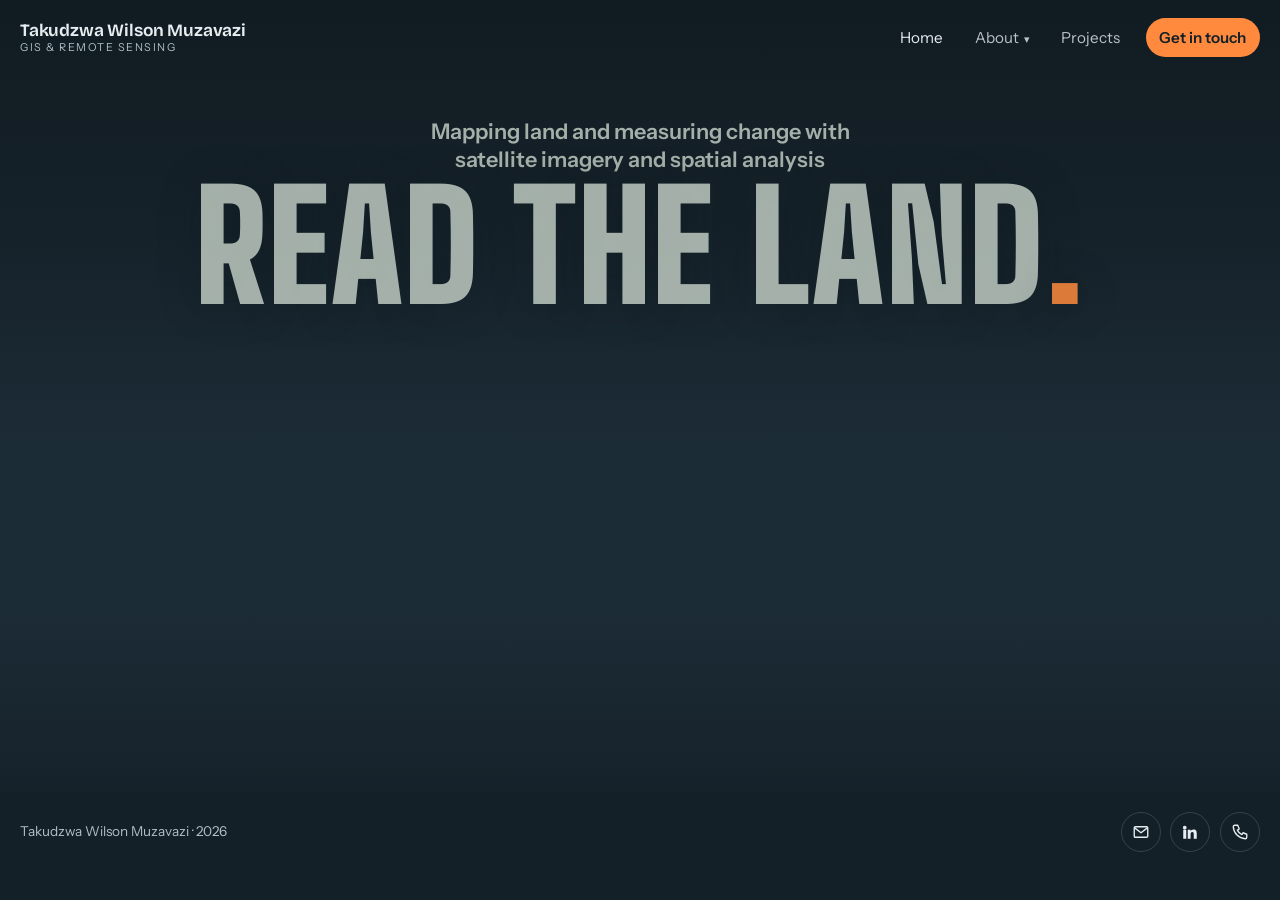
==== index.html @ 814eff42 "Add files via upload" ====
<!DOCTYPE html>
<html lang="en">
<head>
<meta charset="UTF-8">
<meta name="viewport" content="width=device-width, initial-scale=1">
<title>Takudzwa Wilson Muzavazi</title>
<meta name="description" content="Takudzwa Wilson Muzavazi: GIS and remote sensing.">
<link rel="preconnect" href="https://fonts.googleapis.com">
<link rel="preconnect" href="https://fonts.gstatic.com" crossorigin>
<link href="https://fonts.googleapis.com/css2?family=Big+Shoulders+Display:wght@700;800;900&family=Bricolage+Grotesque:opsz,wght@12..96,400..800&family=Instrument+Sans:wght@400..700&display=swap" rel="stylesheet">
<style>
/* Layout: one full-width aerial video hero. The header floats over its top edge and a
   poster-style title stretches across the upper part of the footage, with its small line above. */
:root {
  --basalt: #142028;      /* page ground, deep blue-slate */
  --basalt-2: #1c2c36;    /* raised surfaces */
  --glacier: #e6edf0;     /* main text */
  --mist: #aebfc8;        /* secondary text */
  --flag: #ff8a3d;        /* survey-marker orange, the one accent */
  --fog: rgba(214, 226, 214, 0.74);  /* soft sage mist for the big title, lets the forest show through */
  --line: rgba(230, 237, 240, 0.16);

  --display: "Bricolage Grotesque", "Helvetica Neue", Arial, sans-serif;
  --poster: "Big Shoulders Display", "Arial Narrow", Impact, sans-serif;
  --body: "Instrument Sans", "Helvetica Neue", Arial, sans-serif;

  --wrap: 1320px;
  color-scheme: dark;
}

* { box-sizing: border-box; }
html { background: var(--basalt); }
body {
  margin: 0;
  background: var(--basalt);
  color: var(--glacier);
  font-family: var(--body);
  font-size: 1rem;
  line-height: 1.55;
  -webkit-font-smoothing: antialiased;
}
img, video { max-width: 100%; display: block; }
a { color: inherit; }
:focus-visible { outline: 2px solid var(--flag); outline-offset: 3px; border-radius: 2px; }

.wrap {
  width: 100%;
  max-width: var(--wrap);
  margin: 0 auto;
  padding-left: max(20px, env(safe-area-inset-left, 0px));
  padding-right: max(20px, env(safe-area-inset-right, 0px));
}

/* ---------- Hero ---------- */
.hero {
  position: relative;
  height: min(88vh, 860px);
  min-height: 520px;
  overflow: hidden;
  background: var(--basalt-2);
  isolation: isolate;
}
.hero video {
  position: absolute;
  inset: 0;
  width: 100%;
  height: 100%;
  object-fit: cover;
  opacity: 0;
  transition: opacity 1.6s ease;
}
.hero video.on { opacity: 1; }
.hero::after {
  content: "";
  position: absolute;
  inset: 0;
  z-index: 1;
  pointer-events: none;
  background:
    linear-gradient(to bottom, rgba(14, 22, 28, 0.78) 0%, rgba(14, 22, 28, 0.45) 30%, rgba(14, 22, 28, 0) 58%),
    linear-gradient(to top, rgba(14, 22, 28, 0.45) 0%, rgba(14, 22, 28, 0) 25%);
}

/* header floats on the video */
.top {
  position: absolute;
  z-index: 3;
  top: 0;
  left: 0;
  right: 0;
}
.top .wrap {
  display: flex;
  align-items: center;
  justify-content: space-between;
  gap: 1rem;
  padding-block: calc(1.1rem + env(safe-area-inset-top, 0px)) 1.1rem;
}
.brand {
  text-decoration: none;
  min-width: 0;
  font-family: var(--display);
  font-weight: 650;
  font-size: 1.08rem;
  letter-spacing: -0.01em;
  line-height: 1.15;
}
.brand small {
  display: block;
  font-family: var(--body);
  font-weight: 400;
  font-size: 0.68rem;
  letter-spacing: 0.14em;
  text-transform: uppercase;
  color: var(--mist);
}
.nav { display: flex; align-items: center; gap: 0.25rem; }
.nav > a, .menu-parent {
  text-decoration: none;
  padding: 0.5rem 0.85rem;
  font: inherit;
  font-size: 0.95rem;
  color: var(--glacier);
  opacity: 0.8;
  background: none;
  border: 0;
  cursor: pointer;
}
.nav > a:hover, .menu-parent:hover, .nav > a[aria-current="page"] { opacity: 1; }
.menu-parent span { font-size: 0.7em; margin-left: 0.15rem; }
.has-menu { position: relative; }
.submenu {
  display: none;
  position: absolute;
  top: 100%;
  left: 0;
  min-width: 11rem;
  padding: 0.4rem 0;
  background: var(--basalt-2);
  border: 1px solid var(--line);
  border-radius: 8px;
  box-shadow: 0 14px 30px rgba(5, 12, 16, 0.45);
}
.has-menu:hover .submenu, .has-menu:focus-within .submenu, .has-menu.open .submenu { display: block; }
.submenu a { display: block; padding: 0.6rem 1.1rem; text-decoration: none; color: var(--glacier); font-size: 0.95rem; }
.submenu a:hover { background: rgba(230, 237, 240, 0.06); }
.nav .cta {
  margin-left: 0.5rem;
  opacity: 1;
  background: var(--flag);
  color: var(--basalt);
  font-weight: 600;
  border-radius: 999px;
}
.nav .cta:hover { filter: brightness(1.06); }

.menu-btn {
  display: none;
  font: inherit;
  font-size: 0.9rem;
  color: var(--glacier);
  background: rgba(20, 32, 40, 0.35);
  border: 1px solid var(--line);
  border-radius: 999px;
  padding: 0.45rem 1rem;
  cursor: pointer;
}

@media (max-width: 820px) {
  .menu-btn { display: block; }
  .nav {
    display: none;
    position: absolute;
    top: 100%;
    left: 0;
    right: 0;
    flex-direction: column;
    align-items: stretch;
    background: var(--basalt);
    border-bottom: 1px solid var(--line);
    padding: 0.5rem max(20px, env(safe-area-inset-right, 0px)) 1rem max(20px, env(safe-area-inset-left, 0px));
  }
  .nav.open { display: flex; }
  .nav > a, .menu-parent { padding: 0.75rem 0; opacity: 1; text-align: left; }
  .menu-parent { pointer-events: none; }
  .menu-parent span { display: none; }
  .submenu { display: block; position: static; min-width: 0; padding: 0 0 0 1rem; background: none; border: 0; border-left: 2px solid var(--line); border-radius: 0; box-shadow: none; }
  .submenu a { padding: 0.55rem 0; }
  .nav .cta { margin: 0.5rem 0 0; text-align: center; padding: 0.75rem 1rem; }
}

/* statement: centred near the top, poster style */
.statement {
  position: absolute;
  z-index: 2;
  left: 0;
  right: 0;
  top: calc(clamp(5.5rem, 13vh, 8.5rem) + env(safe-area-inset-top, 0px));
  text-align: center;
}
.statement .lede {
  margin: 0 auto 0.4rem;
  max-width: 34ch;
  font-family: var(--body);
  font-weight: 600;
  font-size: clamp(1rem, 1.8vw, 1.35rem);
  line-height: 1.3;
  color: var(--fog);
  text-wrap: balance;
}
.statement h1 {
  margin: 0;
  font-family: var(--poster);
  font-weight: 900;
  font-size: clamp(3rem, 12vw, 13.5rem);
  line-height: 0.88;
  white-space: nowrap;
  letter-spacing: 0.01em;
  text-transform: uppercase;
  color: var(--fog);
  text-shadow: 0 2px 40px rgba(10, 18, 24, 0.25);
}
.statement h1 span { color: var(--flag); opacity: 0.85; }
@media (max-width: 600px) {
  .statement h1 { white-space: normal; font-size: 23vw !important; line-height: 0.86; }
}

/* ---------- Footer ---------- */
.foot .wrap {
  display: flex;
  flex-wrap: wrap;
  justify-content: space-between;
  gap: 0.75rem 2rem;
  padding-block: 1.25rem 2rem;
  font-size: 0.85rem;
  color: var(--mist);
}
.foot .wrap { align-items: center; }
.foot p { margin: 0; }
.socials { list-style: none; margin: 0; padding: 0; display: flex; gap: 0.6rem; }
.socials a {
  display: grid;
  place-items: center;
  width: 40px;
  height: 40px;
  border-radius: 50%;
  border: 1px solid var(--line);
  color: var(--fog);
  transition: color 0.2s, border-color 0.2s, background-color 0.2s;
}
.socials a:hover { color: var(--basalt); background: var(--flag); border-color: var(--flag); }
.socials svg { width: 18px; height: 18px; }
.sr-only { position: absolute; width: 1px; height: 1px; overflow: hidden; clip: rect(0 0 0 0); white-space: nowrap; }
.foot a { color: var(--glacier); }

@media (prefers-reduced-motion: reduce) {
  .hero video { transition: none; }
}
</style>
</head>
<body>
<main>
  <section class="hero" id="hero" aria-label="Aerial footage">
    <video muted playsinline loop preload="auto" poster="images/pine-forest-poster.jpg" data-src="videos/pine-forest.mp4" aria-hidden="true"></video>
    <video muted playsinline loop preload="none" poster="images/red-gully-poster.jpg" data-src="videos/red-gully.mp4" aria-hidden="true"></video>
    <video muted playsinline loop preload="none" poster="images/river-forest-poster.jpg" data-src="videos/river-forest.mp4" aria-hidden="true"></video>
    <video muted playsinline loop preload="none" poster="images/farmland-clouds-poster.jpg" data-src="videos/farmland-clouds.mp4" aria-hidden="true"></video>
    <video muted playsinline loop preload="none" poster="images/forest-canopy-poster.jpg" data-src="videos/forest-canopy.mp4" aria-hidden="true"></video>

    <header class="top">
      <div class="wrap">
        <a class="brand" href="index.html">Takudzwa Wilson Muzavazi<small>GIS &amp; Remote Sensing</small></a>
        <button class="menu-btn" type="button" aria-expanded="false" aria-controls="nav">Menu</button>
        <nav class="nav" id="nav" aria-label="Main">
          <a href="index.html" aria-current="page">Home</a>
          <div class="has-menu">
            <button class="menu-parent" type="button" aria-expanded="false">About <span aria-hidden="true">▾</span></button>
            <div class="submenu">
              <a href="about.html">Quick bio</a>
              <a href="cv.html">CV</a>
            </div>
          </div>
          <a href="projects.html">Projects</a>
          <a class="cta" href="contact.html">Get in touch</a>
        </nav>
      </div>
    </header>

    <div class="statement">
      <div class="wrap">
        <p class="lede">Mapping land and measuring change with satellite imagery and spatial analysis</p>
        <h1>Read the land<span>.</span></h1>
      </div>
    </div>
  </section>
</main>

<footer class="foot">
  <div class="wrap">
    <p>Takudzwa Wilson Muzavazi · <span id="year">2026</span></p>
    <ul class="socials">
      <li><a href="mailto:twmuzava@mtu.edu" title="Email">
        <svg viewBox="0 0 24 24" fill="none" stroke="currentColor" stroke-width="1.8" stroke-linejoin="round" aria-hidden="true"><rect x="3" y="5" width="18" height="14" rx="1.5"/><path d="m3.5 6.5 8.5 6.5 8.5-6.5"/></svg>
        <span class="sr-only">Email</span></a></li>
      <li><a href="https://www.linkedin.com/in/wilsonmuzavazi/" target="_blank" rel="noopener" title="LinkedIn">
        <svg viewBox="0 0 24 24" fill="currentColor" aria-hidden="true"><path d="M4.98 3.5a2.5 2.5 0 1 1 0 5 2.5 2.5 0 0 1 0-5zM3 9h4v12H3zM9 9h3.8v1.7h.05c.53-1 1.83-2.05 3.77-2.05C20.6 8.65 21 11.2 21 14.4V21h-4v-5.8c0-1.4-.03-3.2-1.95-3.2-1.95 0-2.25 1.5-2.25 3.1V21H9z"/></svg>
        <span class="sr-only">LinkedIn</span></a></li>
      <li><a href="tel:+19063199894" title="Phone">
        <svg viewBox="0 0 24 24" fill="none" stroke="currentColor" stroke-width="1.8" stroke-linejoin="round" aria-hidden="true"><path d="M5 3h4l2 5-2.5 1.5a11 11 0 0 0 6 6L16 13l5 2v4a2 2 0 0 1-2 2A17 17 0 0 1 3 5a2 2 0 0 1 2-2z"/></svg>
        <span class="sr-only">Phone</span></a></li>
    </ul>
  </div>
</footer>

<script>
(function () {
  var btn = document.querySelector('.menu-btn');
  var nav = document.getElementById('nav');
  btn.addEventListener('click', function () {
    var open = nav.classList.toggle('open');
    btn.setAttribute('aria-expanded', open);
  });
  document.querySelectorAll('.menu-parent').forEach(function (b) {
    b.addEventListener('click', function () {
      var open = b.parentElement.classList.toggle('open');
      b.setAttribute('aria-expanded', open);
    });
  });
  document.addEventListener('click', function (e) {
    document.querySelectorAll('.has-menu.open').forEach(function (m) {
      if (!m.contains(e.target)) { m.classList.remove('open'); m.querySelector('.menu-parent').setAttribute('aria-expanded', 'false'); }
    });
  });
  document.getElementById('year').textContent = new Date().getFullYear();

  // rotate the four aerial clips with a slow crossfade
  var videos = [].slice.call(document.querySelectorAll('#hero video'));
  var reduce = window.matchMedia('(prefers-reduced-motion: reduce)').matches;
  var SCENE_MS = 5000, current = -1;
  function load(v) { if (!v.src) { v.src = v.dataset.src; v.preload = 'auto'; } }
  function show(i) {
    i = i % videos.length;
    var v = videos[i];
    load(v);
    try { v.currentTime = 0; } catch (e) {}
    var p = v.play(); if (p && p.catch) p.catch(function () {});
    videos.forEach(function (x, j) { x.classList.toggle('on', j === i); });
    var prev = current;
    current = i;
    if (prev >= 0 && prev !== i) setTimeout(function () { videos[prev].pause(); }, 1700);
    load(videos[(i + 1) % videos.length]);
    if (!reduce) setTimeout(function () { show(current + 1); }, SCENE_MS);
  }
  show(0);

  // stretch the title to the width of the page, whatever font has loaded
  var title = document.querySelector('.statement h1');
  var box = title.parentElement;
  function fit() {
    title.style.fontSize = '';
    if (window.innerWidth <= 600) return;
    var avail = box.clientWidth - parseFloat(getComputedStyle(box).paddingLeft) - parseFloat(getComputedStyle(box).paddingRight);
    var size = parseFloat(getComputedStyle(title).fontSize);
    var next = Math.min(size * (avail * 0.98) / title.scrollWidth, 216);
    title.style.fontSize = next + 'px';
  }
  fit();
  if (document.fonts && document.fonts.ready) document.fonts.ready.then(fit);
  var rt; window.addEventListener('resize', function () { clearTimeout(rt); rt = setTimeout(fit, 120); });
})();
</script>
</body>
</html>
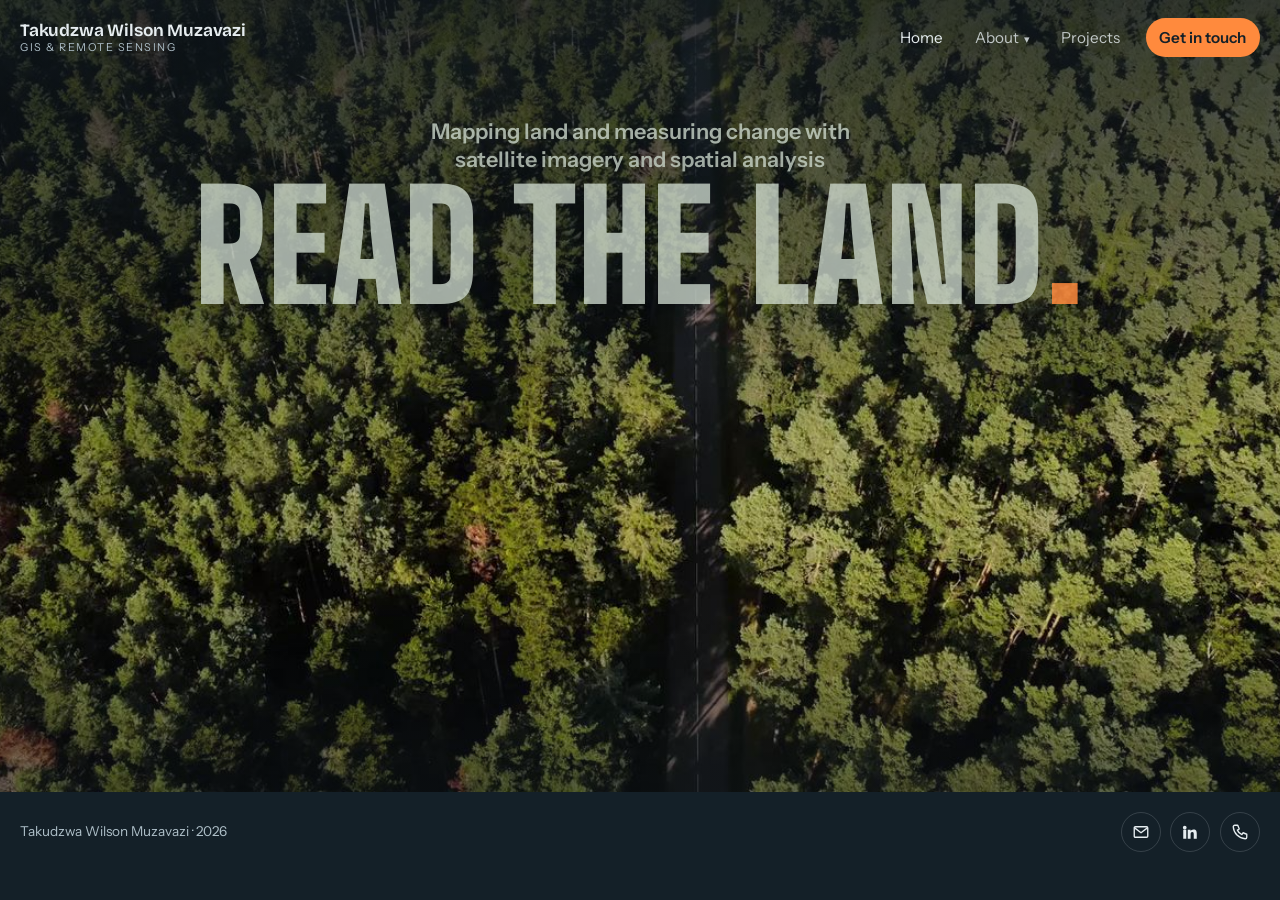
==== commit 15a6a8ac: "Add files via upload" ====
--- a/index.html
+++ b/index.html
@@ -57,7 +57,7 @@
   height: min(88vh, 860px);
   min-height: 520px;
   overflow: hidden;
-  background: var(--basalt-2);
+  background: var(--basalt-2) url('images/pine-forest-poster.jpg') center / cover no-repeat;
   isolation: isolate;
 }
 .hero video {
@@ -261,11 +261,8 @@
 <body>
 <main>
   <section class="hero" id="hero" aria-label="Aerial footage">
-    <video muted playsinline loop preload="auto" poster="images/pine-forest-poster.jpg" data-src="videos/pine-forest.mp4" aria-hidden="true"></video>
-    <video muted playsinline loop preload="none" poster="images/red-gully-poster.jpg" data-src="videos/red-gully.mp4" aria-hidden="true"></video>
-    <video muted playsinline loop preload="none" poster="images/river-forest-poster.jpg" data-src="videos/river-forest.mp4" aria-hidden="true"></video>
-    <video muted playsinline loop preload="none" poster="images/farmland-clouds-poster.jpg" data-src="videos/farmland-clouds.mp4" aria-hidden="true"></video>
-    <video muted playsinline loop preload="none" poster="images/forest-canopy-poster.jpg" data-src="videos/forest-canopy.mp4" aria-hidden="true"></video>
+    <video class="layer" muted playsinline webkit-playsinline preload="auto" poster="images/pine-forest-poster.jpg" aria-hidden="true"></video>
+    <video class="layer" muted playsinline webkit-playsinline preload="none" aria-hidden="true"></video>
 
     <header class="top">
       <div class="wrap">
@@ -277,6 +274,7 @@
             <button class="menu-parent" type="button" aria-expanded="false">About <span aria-hidden="true">▾</span></button>
             <div class="submenu">
               <a href="about.html">Quick bio</a>
+              <a href="conferences.html">Conferences</a>
               <a href="cv.html">CV</a>
             </div>
           </div>
@@ -333,25 +331,62 @@
   });
   document.getElementById('year').textContent = new Date().getFullYear();
 
-  // rotate the four aerial clips with a slow crossfade
-  var videos = [].slice.call(document.querySelectorAll('#hero video'));
+  /* Two players take turns: while one is on screen the other loads the next clip, and the
+     swap only happens once that clip can actually play. Phones get smaller files. */
+  var CLIPS = ['pine-forest', 'red-gully', 'river-forest', 'farmland-clouds', 'forest-canopy'];
+  var slim = window.matchMedia('(max-width: 820px)').matches ||
+             (navigator.connection && navigator.connection.saveData);
+  var DIR = slim ? 'videos/small/' : 'videos/';
+  var layers = [].slice.call(document.querySelectorAll('#hero video'));
   var reduce = window.matchMedia('(prefers-reduced-motion: reduce)').matches;
-  var SCENE_MS = 5000, current = -1;
-  function load(v) { if (!v.src) { v.src = v.dataset.src; v.preload = 'auto'; } }
-  function show(i) {
-    i = i % videos.length;
-    var v = videos[i];
-    load(v);
-    try { v.currentTime = 0; } catch (e) {}
-    var p = v.play(); if (p && p.catch) p.catch(function () {});
-    videos.forEach(function (x, j) { x.classList.toggle('on', j === i); });
-    var prev = current;
-    current = i;
-    if (prev >= 0 && prev !== i) setTimeout(function () { videos[prev].pause(); }, 1700);
-    load(videos[(i + 1) % videos.length]);
-    if (!reduce) setTimeout(function () { show(current + 1); }, SCENE_MS);
+  var SCENE_MS = 5000, idx = 0, front = 0, tries = 0;
+
+  function prepare(layer, i, done) {
+    var over = false;
+    function finish(ok) {
+      if (over) return;
+      over = true;
+      clearTimeout(timer);
+      layer.removeEventListener('canplay', good);
+      layer.removeEventListener('error', bad);
+      done(ok);
+    }
+    function good() { finish(true); }
+    function bad() { finish(false); }
+    var timer = setTimeout(bad, 15000);
+    layer.addEventListener('canplay', good);
+    layer.addEventListener('error', bad);
+    layer.poster = 'images/' + CLIPS[i] + '-poster.jpg';
+    layer.src = DIR + CLIPS[i] + '.mp4';
+    layer.loop = true;
+    layer.load();
   }
-  show(0);
+  function start(layer) { var p = layer.play(); if (p && p.catch) p.catch(function () {}); }
+
+  function next() {
+    var back = layers[1 - front], i = (idx + 1) % CLIPS.length;
+    prepare(back, i, function (ok) {
+      idx = i;
+      if (!ok) {                                   // skip a clip that will not load
+        tries++;
+        if (tries < CLIPS.length && !reduce) setTimeout(next, 400);
+        return;
+      }
+      tries = 0;
+      start(back);
+      back.classList.add('on');
+      var old = layers[front];
+      old.classList.remove('on');
+      setTimeout(function () { old.pause(); }, 1700);
+      front = 1 - front;
+      if (!reduce) setTimeout(next, SCENE_MS);
+    });
+  }
+
+  prepare(layers[0], 0, function (ok) {
+    if (ok) { start(layers[0]); layers[0].classList.add('on'); }
+    if (!reduce) setTimeout(next, SCENE_MS);
+  });
 
   // stretch the title to the width of the page, whatever font has loaded
   var title = document.querySelector('.statement h1');
